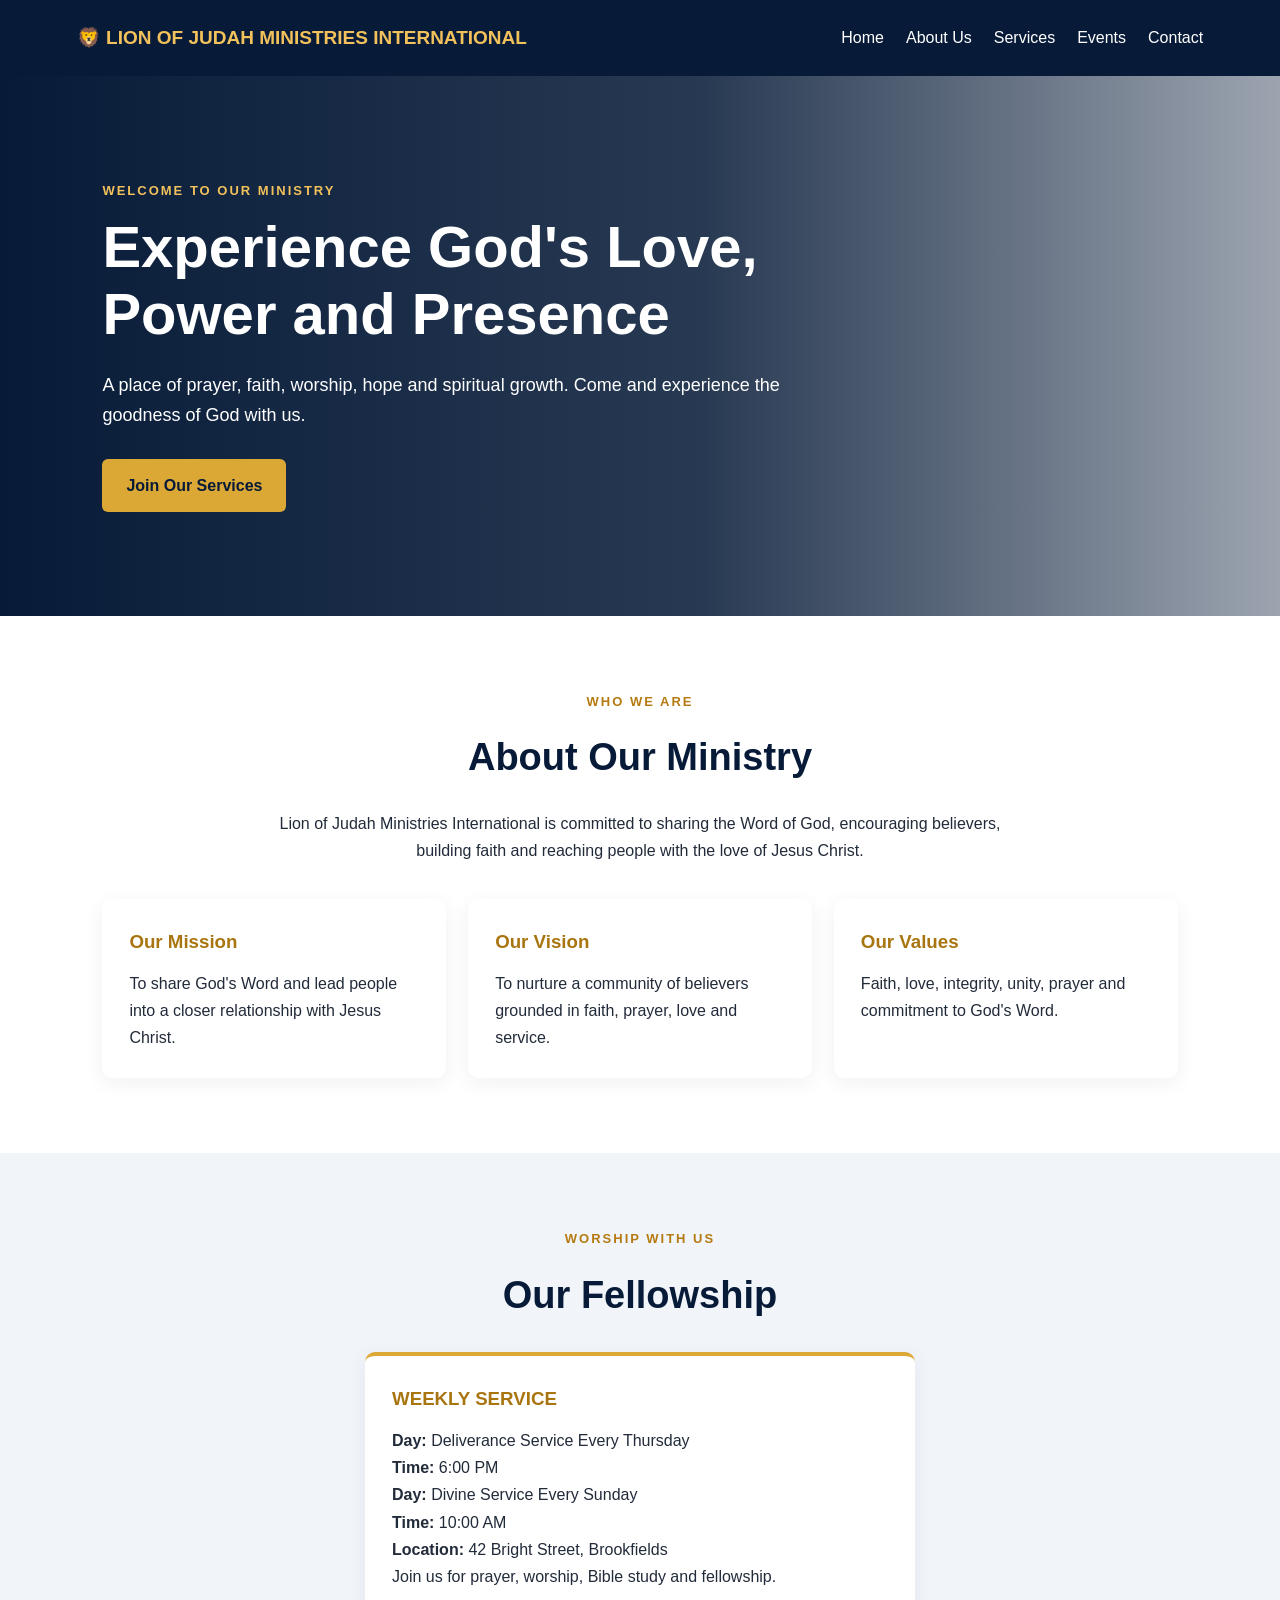
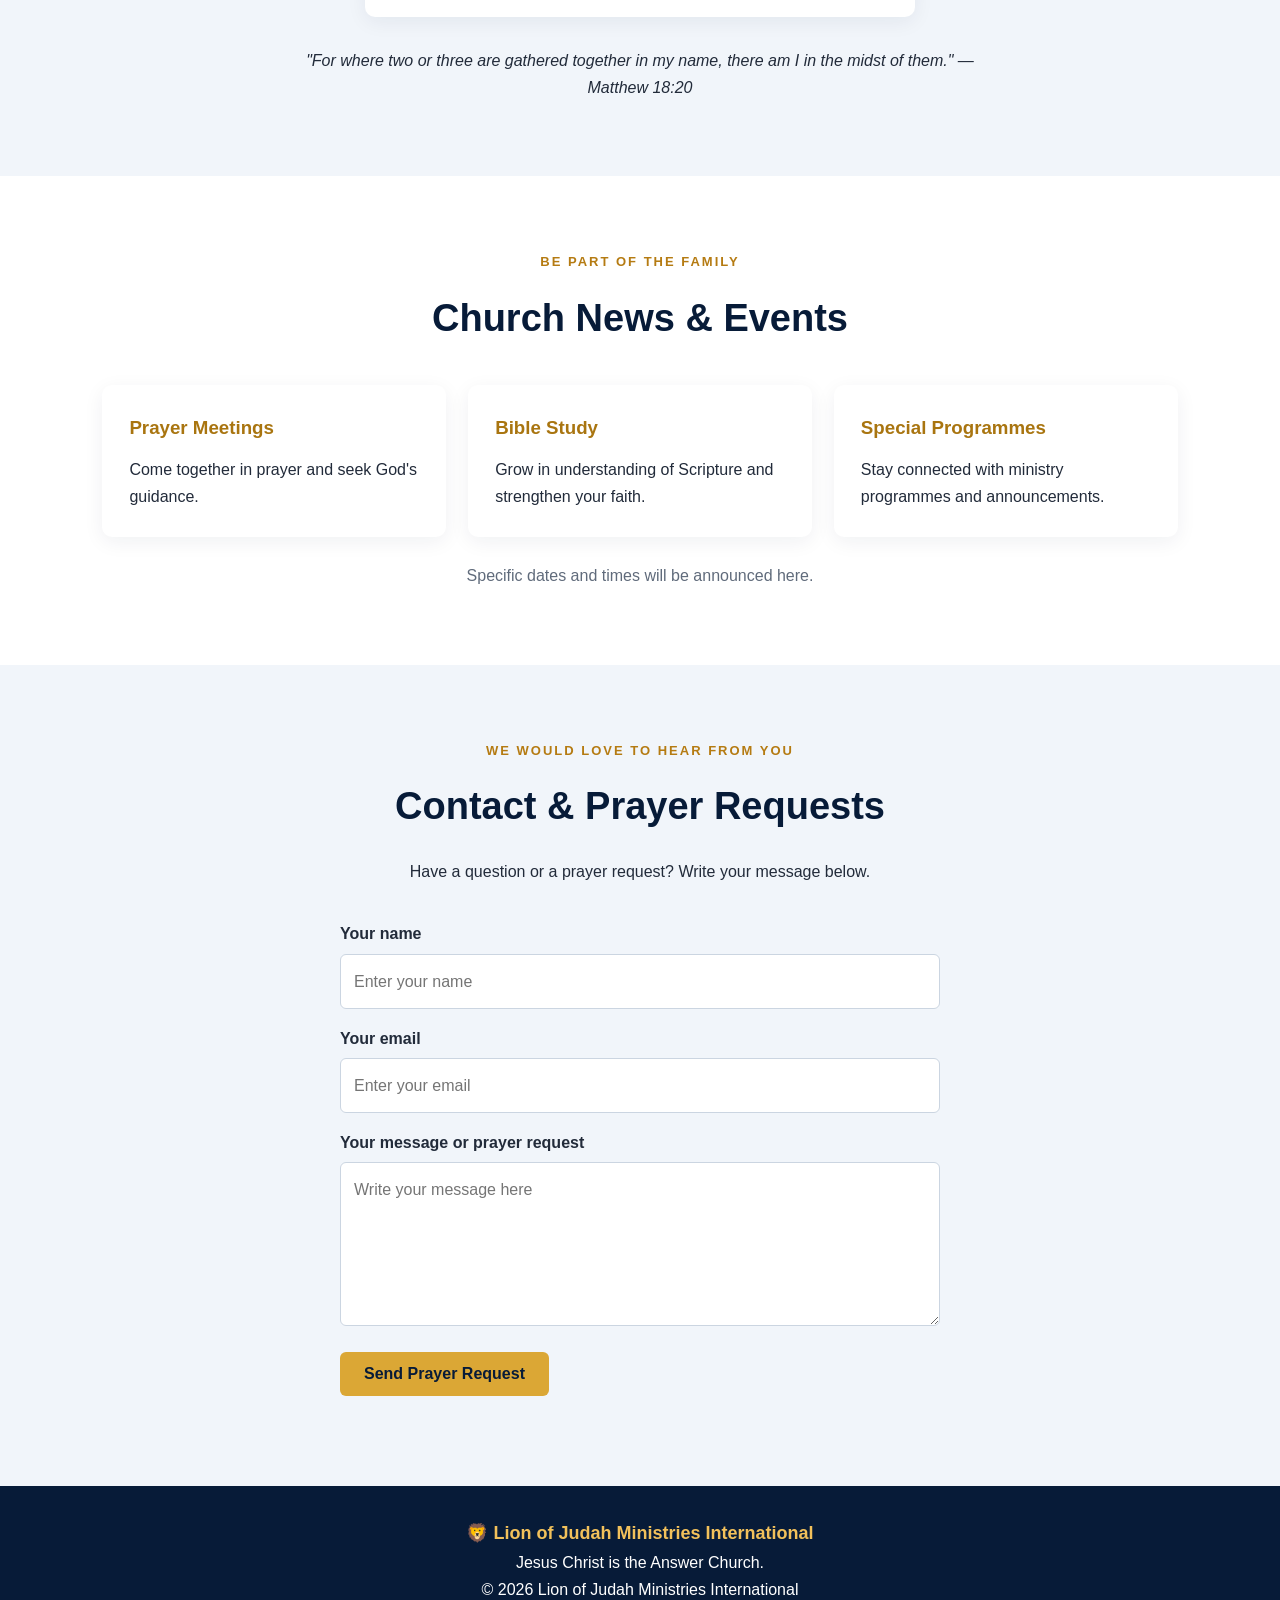
==== index.html @ 61b41592 "Add files via upload" ====
<!DOCTYPE html>
<html lang="en">
<head>
  <meta charset="UTF-8">
  <meta name="viewport" content="width=device-width, initial-scale=1.0">
  <meta name="description" content="Welcome to Lion of Judah Ministries International. Join us for worship, prayer, Bible study and fellowship.">
  <title>Lion of Judah Ministries International</title>
  <link rel="stylesheet" href="style.css">
</head>
<body>

  <header class="header">
    <a href="#home" class="brand">🦁 LION OF JUDAH MINISTRIES INTERNATIONAL</a>
    <button class="menu-toggle" id="menuToggle" aria-label="Open navigation" aria-expanded="false">☰</button>
    <nav id="navigation">
      <a href="#home">Home</a>
      <a href="#about">About Us</a>
      <a href="#services">Services</a>
      <a href="#events">Events</a>
      <a href="#contact">Contact</a>
    </nav>
  </header>

  <main>
    <section class="hero" id="home">
      <div class="hero-content">
        <p class="eyebrow">WELCOME TO OUR MINISTRY</p>
        <h1>Experience God's Love, Power and Presence</h1>
        <p>A place of prayer, faith, worship, hope and spiritual growth. Come and experience the goodness of God with us.</p>
        <a class="button" href="#services">Join Our Services</a>
      </div>
    </section>

    <section class="section" id="about">
      <p class="eyebrow">WHO WE ARE</p>
      <h2>About Our Ministry</h2>
      <p class="intro">Lion of Judah Ministries International is committed to sharing the Word of God, encouraging believers, building faith and reaching people with the love of Jesus Christ.</p>
      <div class="cards">
        <article class="card">
          <h3>Our Mission</h3>
          <p>To share God's Word and lead people into a closer relationship with Jesus Christ.</p>
        </article>
        <article class="card">
          <h3>Our Vision</h3>
          <p>To nurture a community of believers grounded in faith, prayer, love and service.</p>
        </article>
        <article class="card">
          <h3>Our Values</h3>
          <p>Faith, love, integrity, unity, prayer and commitment to God's Word.</p>
        </article>
      </div>
    </section>

    <section class="section light" id="services">
      <p class="eyebrow">WORSHIP WITH US</p>
      <h2>Our Fellowship</h2>
      <div class="service-box">
        <h3>WEEKLY SERVICE</h3>
        <p><strong>Day:</strong> Deliverance Service Every Thursday</p>
        <p><strong>Time:</strong> 6:00 PM</p>
        <p><strong>Day:</strong> Divine Service Every Sunday</p>
        <p><strong>Time:</strong> 10:00 AM</p>
        <p><strong>Location:</strong> 42 Bright Street, Brookfields</p>
        <p>Join us for prayer, worship, Bible study and fellowship.</p>
      </div>
      <p class="scripture">"For where two or three are gathered together in my name, there am I in the midst of them." — Matthew 18:20</p>
    </section>

    <section class="section" id="events">
      <p class="eyebrow">BE PART OF THE FAMILY</p>
      <h2>Church News & Events</h2>
      <div class="cards">
        <article class="card">
          <h3>Prayer Meetings</h3>
          <p>Come together in prayer and seek God's guidance.</p>
        </article>
        <article class="card">
          <h3>Bible Study</h3>
          <p>Grow in understanding of Scripture and strengthen your faith.</p>
        </article>
        <article class="card">
          <h3>Special Programmes</h3>
          <p>Stay connected with ministry programmes and announcements.</p>
        </article>
      </div>
      <p class="note">Specific dates and times will be announced here.</p>
    </section>

    <section class="section light" id="contact">
      <p class="eyebrow">WE WOULD LOVE TO HEAR FROM YOU</p>
      <h2>Contact & Prayer Requests</h2>
      <p class="intro">Have a question or a prayer request? Write your message below.</p>

      <form id="contactForm">
        <input type="hidden" name="access_key" value="47d80c20-ae6f-4396-8d78-d4941bb20e52">
        <input type="hidden" name="subject" value="New Prayer Request - Lion of Judah Ministries International">
        <input type="hidden" name="to_email" value="lionofjudahinternationalmin@gmail.com">

        <label for="visitorName">Your name</label>
        <input id="visitorName" name="name" type="text" required placeholder="Enter your name">

        <label for="visitorEmail">Your email</label>
        <input id="visitorEmail" name="email" type="email" required placeholder="Enter your email">

        <label for="visitorMessage">Your message or prayer request</label>
        <textarea id="visitorMessage" name="message" rows="5" required placeholder="Write your message here"></textarea>

        <button class="button" id="sendButton" type="submit">Send Prayer Request</button>
        <p id="formMessage" role="status" aria-live="polite"></p>
      </form>
    </section>
  </main>

  <footer>
    <p class="footer-brand">🦁 Lion of Judah Ministries International</p>
    <p>Jesus Christ is the Answer Church.</p>
    <p>&copy; <span id="year"></span> Lion of Judah Ministries International</p>
  </footer>

  <script src="script.js"></script>
</body>
</html>
---- style.css ----
* {
  box-sizing: border-box;
  margin: 0;
  padding: 0;
}

html {
  scroll-behavior: smooth;
  scroll-padding-top: 85px;
}

body {
  font-family: Arial, sans-serif;
  color: #222b3a;
  line-height: 1.7;
}

.header {
  min-height: 76px;
  background: #071b38;
  color: white;
  padding: 16px 6%;
  display: flex;
  align-items: center;
  justify-content: space-between;
  gap: 20px;
  position: sticky;
  top: 0;
  z-index: 10;
}

.brand {
  color: #f2c15b;
  font-weight: bold;
  font-size: 19px;
  text-decoration: none;
}

nav {
  display: flex;
  gap: 22px;
}

nav a {
  color: white;
  text-decoration: none;
}

nav a:hover {
  color: #f2c15b;
}

.menu-toggle {
  display: none;
  background: transparent;
  color: white;
  border: 0;
  font-size: 28px;
  cursor: pointer;
}

.hero {
  min-height: 540px;
  display: flex;
  align-items: center;
  padding: 80px 8%;
  color: white;
  background:
    linear-gradient(90deg, #071b38 0%, #071b38dd 55%, #071b3866 100%),
    url("https://images.unsplash.com/photo-1438032005730-c779502df39b?auto=format&fit=crop&w=1800&q=85")
    center / cover no-repeat;
}

.hero-content {
  max-width: 680px;
}

.eyebrow {
  color: #b57b12;
  font-size: 13px;
  font-weight: bold;
  letter-spacing: 2px;
  margin-bottom: 12px;
}

.hero .eyebrow {
  color: #f2c15b;
}

h1 {
  font-size: clamp(36px, 5vw, 58px);
  line-height: 1.15;
  margin-bottom: 22px;
}

.hero-content > p:not(.eyebrow) {
  font-size: 18px;
  margin-bottom: 28px;
}

.button {
  display: inline-block;
  background: #dba735;
  color: #071b38;
  border: none;
  border-radius: 6px;
  padding: 13px 24px;
  font-size: 16px;
  font-weight: bold;
  text-decoration: none;
  cursor: pointer;
}

.button:hover {
  background: #f2c15b;
}

.section {
  padding: 75px 8%;
  text-align: center;
}

.section h2 {
  color: #071b38;
  font-size: clamp(28px, 4vw, 38px);
  margin-bottom: 20px;
}

.intro {
  max-width: 760px;
  margin: 0 auto 35px;
}

.light {
  background: #f1f5fa;
}

.cards {
  display: grid;
  grid-template-columns: repeat(3, minmax(0, 1fr));
  gap: 22px;
  margin-top: 35px;
  text-align: left;
}

.card,
.service-box {
  background: white;
  border-radius: 10px;
  padding: 27px;
  box-shadow: 0 5px 20px #071b3810;
}

.card h3,
.service-box h3 {
  color: #a97510;
  margin-bottom: 12px;
}

.service-box {
  max-width: 550px;
  margin: 25px auto;
  text-align: left;
  border-top: 4px solid #dba735;
}

.scripture {
  max-width: 700px;
  margin: 30px auto 0;
  font-style: italic;
}

.note {
  margin-top: 25px;
  color: #606b7b;
}

form {
  max-width: 600px;
  margin: 30px auto 0;
  text-align: left;
}

form label {
  display: block;
  margin: 16px 0 6px;
  font-weight: bold;
}

form input,
form textarea {
  width: 100%;
  padding: 13px;
  font: inherit;
  border: 1px solid #cbd5e1;
  border-radius: 6px;
  background: white;
}

form textarea {
  resize: vertical;
}

form .button {
  margin-top: 18px;
}

#formMessage {
  margin-top: 15px;
}

footer {
  background: #071b38;
  color: white;
  text-align: center;
  padding: 32px 15px;
}

.footer-brand {
  color: #f2c15b;
  font-weight: bold;
  font-size: 18px;
}

@media (max-width: 760px) {
  .header {
    flex-wrap: wrap;
  }

  .menu-toggle {
    display: block;
  }

  nav {
    display: none;
    flex-direction: column;
    width: 100%;
    gap: 12px;
    padding: 12px 0;
  }

  nav.open {
    display: flex;
  }

  .hero {
    min-height: 480px;
    padding: 65px 7%;
  }

  .cards {
    grid-template-columns: 1fr;
  }

  .section {
    padding: 55px 7%;
  }
}
body {
    background-image: url("images/church.jpg");
    background-size: cover;
    background-position: center;
    background-repeat: no-repeat;
}
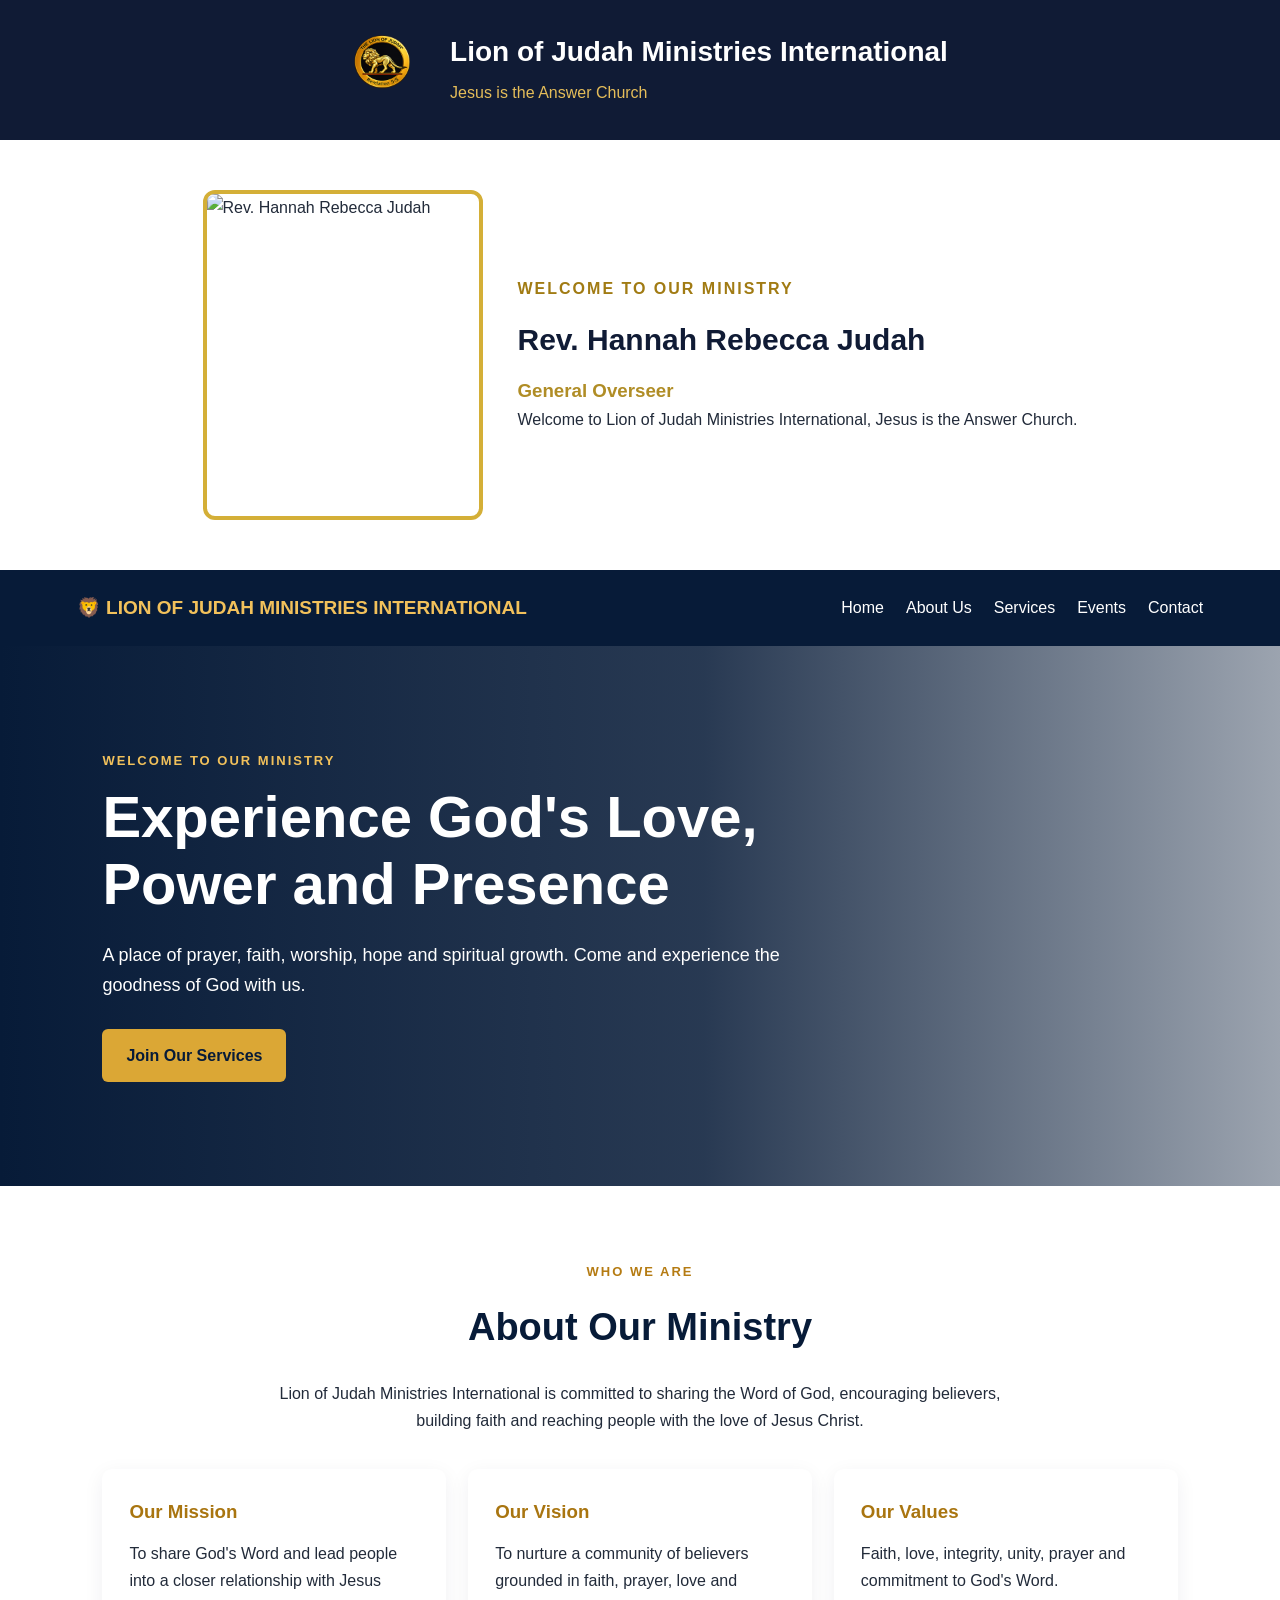
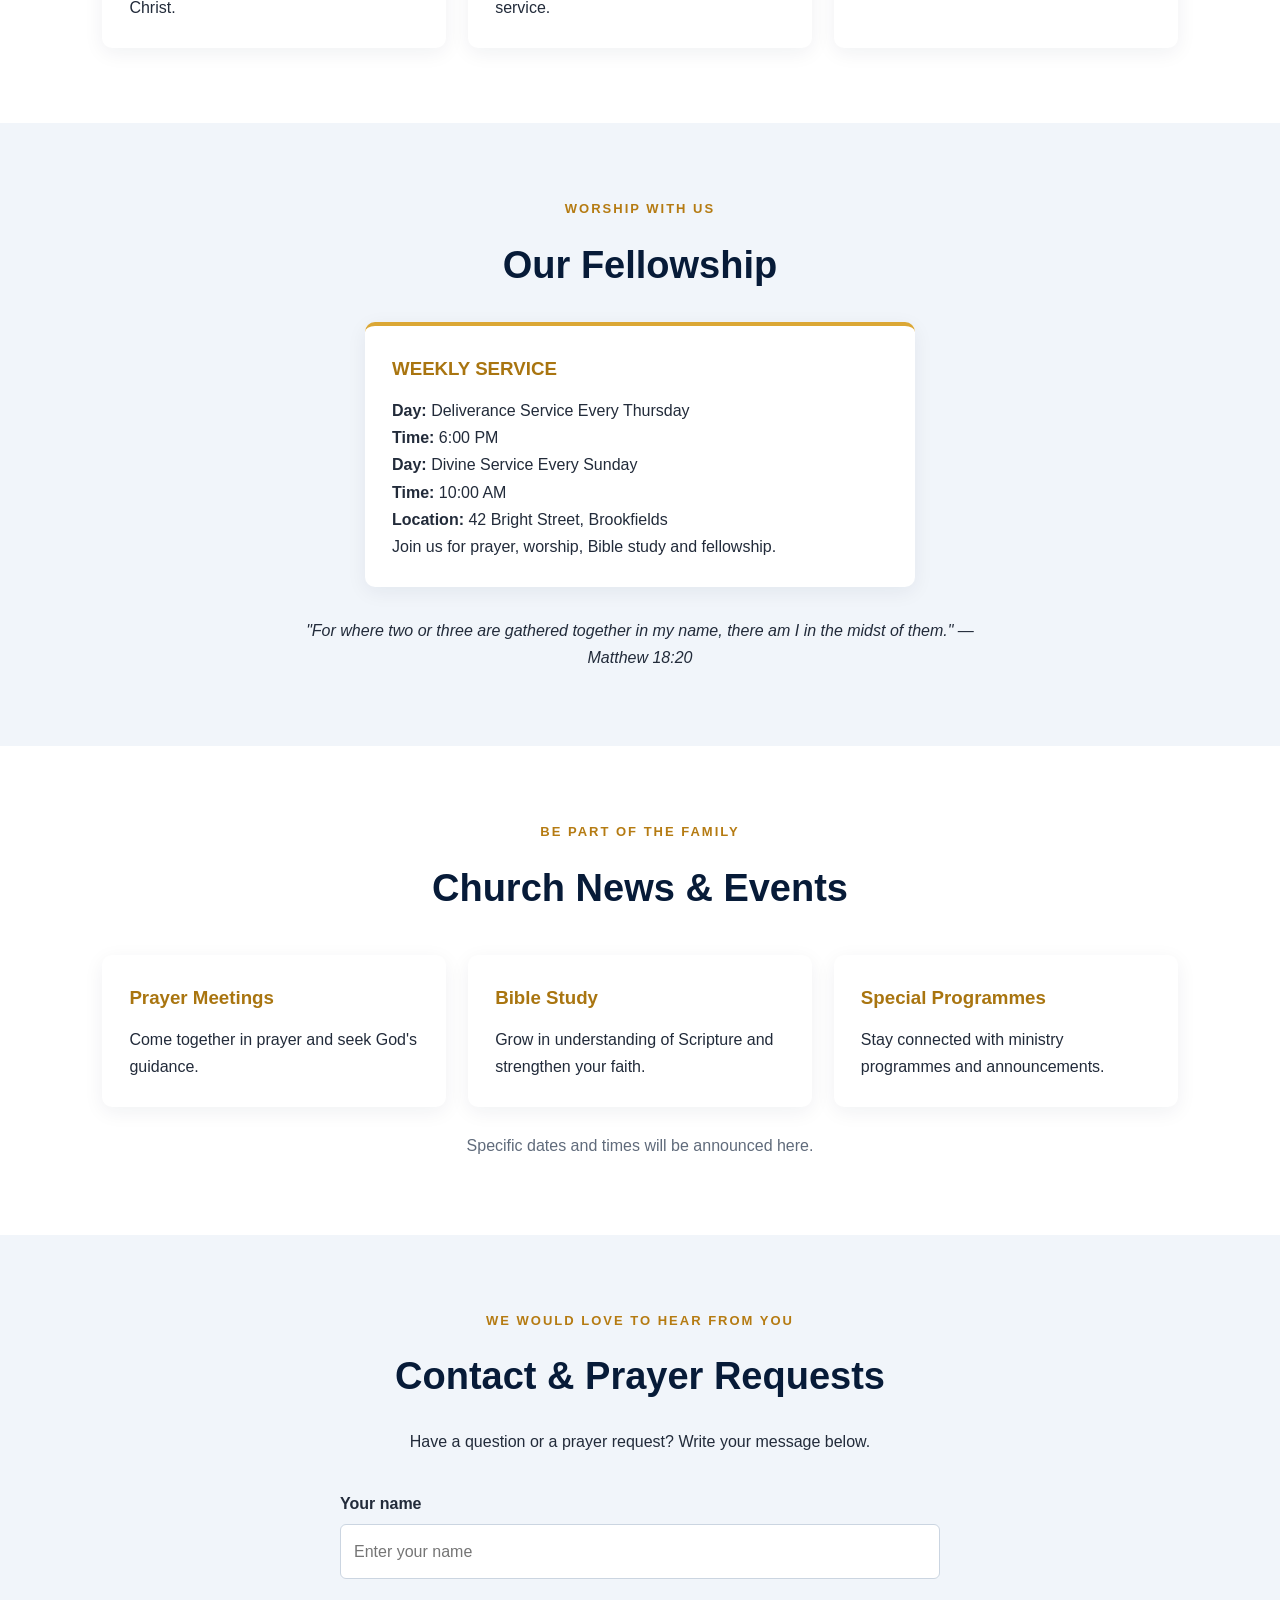
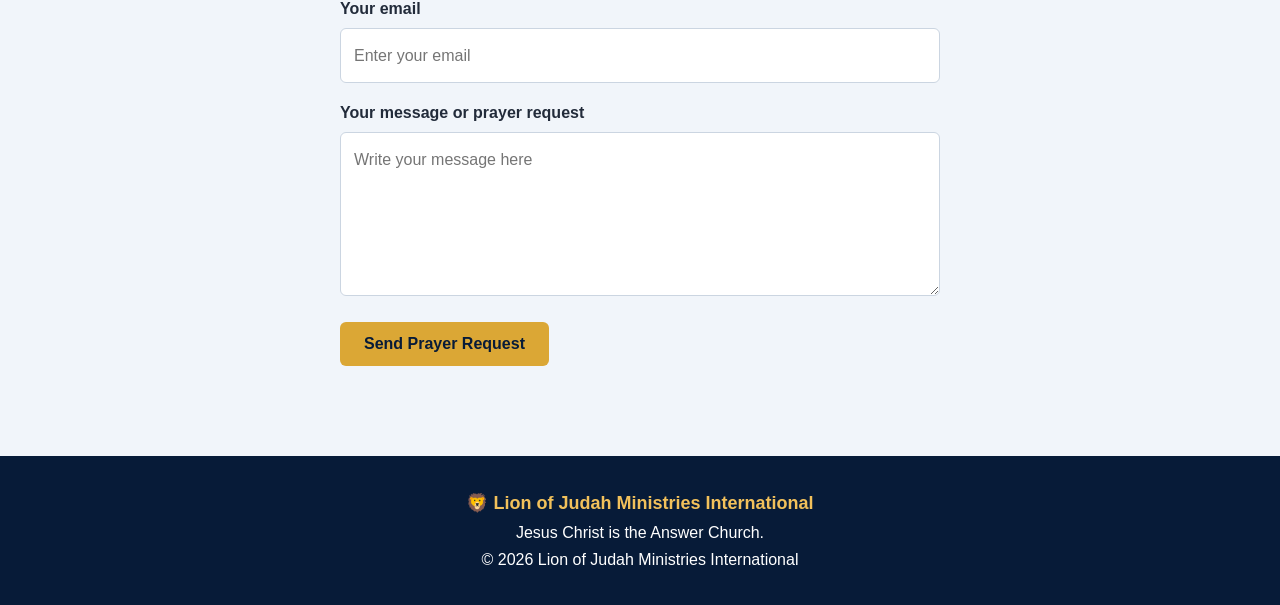
==== commit 03b20b79: "Add files via upload update church logo and general overseer section" ====
--- a/index.html
+++ b/index.html
@@ -7,7 +7,42 @@
   <title>Lion of Judah Ministries International</title>
   <link rel="stylesheet" href="style.css">
 </head>
-<body>
+<body><!-- Lion of Judah Ministries International -->
+<header class="church-header">
+
+  <div class="church-brand">
+    <img
+      src="images/church-logo.png"
+      alt="Lion of Judah Ministries International Logo"
+      class="church-logo"
+    >
+
+    <div class="church-name">
+      <h1>Lion of Judah Ministries International</h1>
+      <p>Jesus is the Answer Church</p>
+    </div>
+  </div>
+
+</header>
+
+<section class="overseer-section">
+  <img
+    src="images/general-overseer.jpg"
+    alt="Rev. Hannah Rebecca Judah"
+    class="overseer-photo"
+  >
+
+  <div class="overseer-info">
+    <p class="welcome-text">Welcome to Our Ministry</p>
+    <h2>Rev. Hannah Rebecca Judah</h2>
+    <h3>General Overseer</h3>
+    <p>
+      Welcome to Lion of Judah Ministries International,
+      Jesus is the Answer Church.
+      
+    </p>
+  </div>
+</section>
 
   <header class="header">
     <a href="#home" class="brand">🦁 LION OF JUDAH MINISTRIES INTERNATIONAL</a>
--- a/style.css
+++ b/style.css
@@ -261,4 +261,117 @@
     background-size: cover;
     background-position: center;
     background-repeat: no-repeat;
+}
+/* Church header and logo */
+.church-header {
+  background: #101b35;
+  color: #ffffff;
+  padding: 20px;
+}
+
+.church-brand {
+  display: flex;
+  align-items: center;
+  justify-content: center;
+  gap: 18px;
+  max-width: 1100px;
+  margin: 0 auto;
+}
+
+.church-logo {
+  width: 100px;
+  height: 100px;
+  object-fit: contain;
+}
+
+.church-name h1 {
+  margin: 0;
+  font-size: 28px;
+  line-height: 1.3;
+}
+
+.church-name p {
+  color: #e5bd59;
+  margin: 8px 0 0;
+  font-size: 16px;
+}
+
+/* General Overseer section */
+.overseer-section {
+  display: flex;
+  align-items: center;
+  justify-content: center;
+  gap: 35px;
+  padding: 50px 20px;
+  max-width: 1100px;
+  margin: 0 auto;
+}
+
+.overseer-photo {
+  width: 280px;
+  height: 330px;
+  object-fit: cover;
+  object-position: center;
+  border-radius: 12px;
+  border: 4px solid #d4af37;
+}
+
+.overseer-info {
+  max-width: 600px;
+}
+
+.welcome-text {
+  color: #a17b13;
+  text-transform: uppercase;
+  letter-spacing: 2px;
+  font-weight: bold;
+}
+
+.overseer-info h2 {
+  color: #101b35;
+  font-size: 30px;
+  margin: 10px 0;
+}
+
+.overseer-info h3 {
+  color: #b08d26;
+  margin-top: 0;
+}
+
+.overseer-info p {
+  line-height: 1.8;
+  font-size: 16px;
+}
+
+/* Mobile phone layout */
+@media (max-width: 650px) {
+  .church-brand {
+    flex-direction: column;
+    text-align: center;
+  }
+
+  .church-logo {
+    width: 85px;
+    height: 85px;
+  }
+
+  .church-name h1 {
+    font-size: 23px;
+  }
+
+  .overseer-section {
+    flex-direction: column;
+    text-align: center;
+    padding: 30px 18px;
+    gap: 22px;
+  }
+
+  .overseer-photo {
+    width: 230px;
+    height: 280px;
+  }
+
+  .overseer-info h2 {
+    font-size: 25px;
+  }
 }
